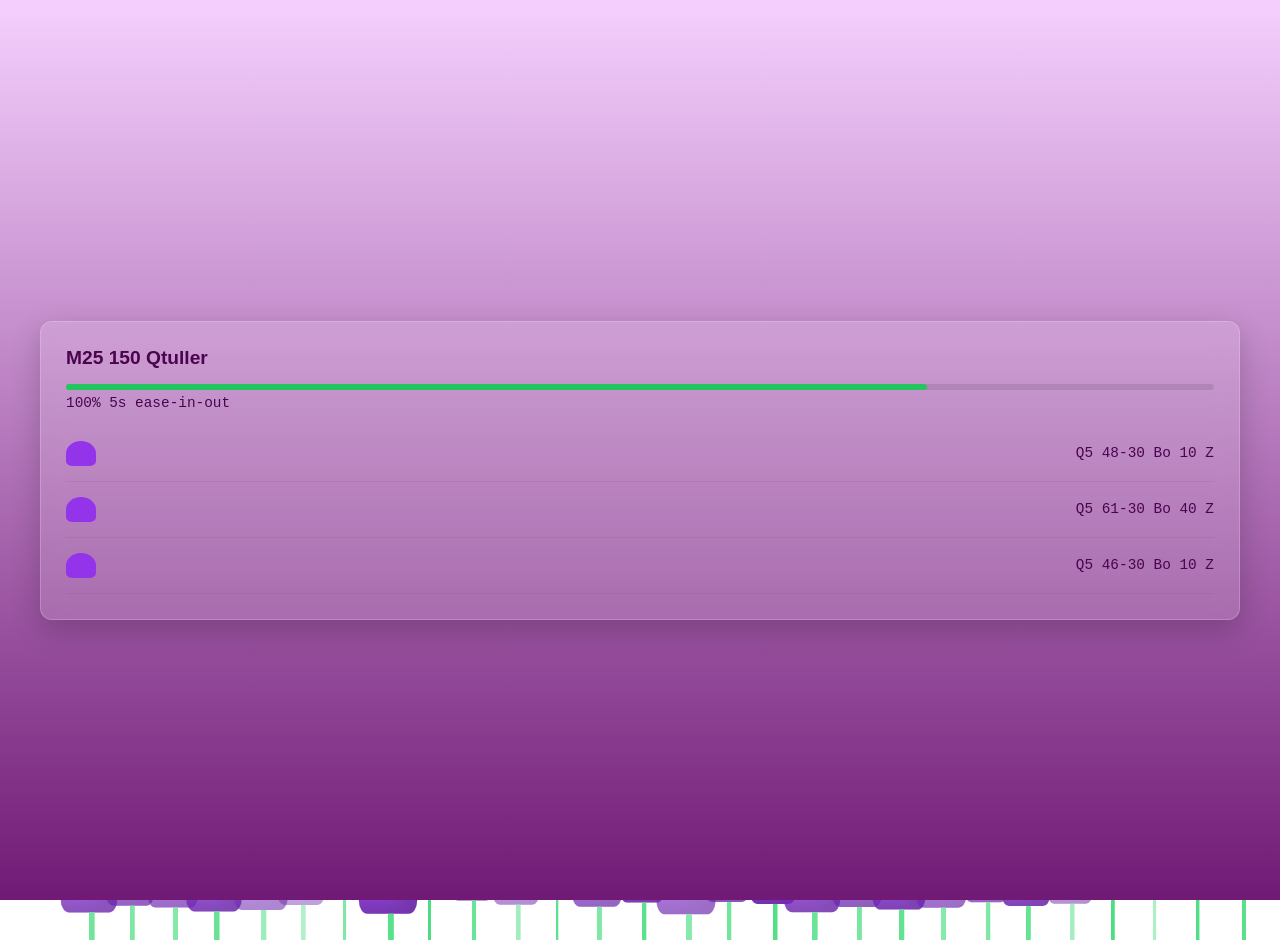
==== bouquet.html @ 0a7c3097 "Add files via upload" ====
<!DOCTYPE html>
<html lang="en">
<head>
    <meta charset="UTF-8">
    <meta name="viewport" content="width=device-width, initial-scale=1.0">
    <style>
        :root {
            --deep-purple: #4a044e;
            --soft-purple: #d8b4fe;
            --tulip-color: #9333ea;
            --stem-green: #4ade80;
        }

        body, html {
            margin: 0;
            padding: 0;
            height: 100%;
            overflow-x: hidden;
            font-family: 'Segoe UI', sans-serif;
            background: linear-gradient(to bottom, #f5d0fe, #701a75);
        }

        /* The Garden Background */
        .garden {
            position: fixed;
            bottom: 0;
            width: 100%;
            height: 100%;
            z-index: -1;
            display: flex;
            align-items: flex-end;
            justify-content: space-around;
            padding: 0 5%;
        }

        .tulip-bg {
            position: relative;
            width: 40px;
            height: 60px;
            background: var(--tulip-color);
            border-radius: 50% 50% 15% 15%;
            box-shadow: inset -10px -10px 15px rgba(0,0,0,0.3);
            animation: sway 4s ease-in-out infinite alternate;
        }

        .tulip-bg::before {
            content: '';
            position: absolute;
            bottom: -150px;
            left: 50%;
            width: 4px;
            height: 150px;
            background: var(--stem-green);
            z-index: -1;
        }

        @keyframes sway {
            from { transform: rotate(-2deg); }
            to { transform: rotate(2deg); }
        }

        /* Overlay Content */
        .content-wrapper {
            position: relative;
            z-index: 10;
            display: flex;
            justify-content: center;
            align-items: center;
            min-height: 100vh;
            padding: 20px;
        }

        .container {
            display: grid;
            grid-template-columns: repeat(auto-fit, minmax(320px, 1fr));
            gap: 25px;
            max-width: 1200px;
            width: 100%;
        }

        .card {
            background: rgba(255, 255, 255, 0.15);
            backdrop-filter: blur(12px);
            -webkit-backdrop-filter: blur(12px);
            border: 1px solid rgba(255, 255, 255, 0.2);
            border-radius: 12px;
            padding: 25px;
            color: var(--deep-purple);
            box-shadow: 0 10px 30px rgba(0,0,0,0.2);
        }

        .card-title { font-weight: bold; font-size: 1.2rem; margin: 0; }
        
        .progress-container { margin: 15px 0; }
        .progress-bar { height: 6px; background: rgba(0,0,0,0.1); border-radius: 3px; }
        .progress-fill { height: 100%; background: #22c55e; border-radius: 3px; }

        .row {
            display: flex;
            align-items: center;
            justify-content: space-between;
            padding: 15px 0;
            border-bottom: 1px solid rgba(0,0,0,0.05);
        }

        .icon-small {
            width: 30px;
            height: 25px;
            background: var(--tulip-color);
            border-radius: 50% 50% 20% 20%;
        }

        .spec-text { font-family: monospace; font-size: 0.9rem; }
    </style>
</head>
<body>

<div class="garden" id="garden"></div>

<div class="content-wrapper">
    <div class="container">
        <div class="card">
            <p class="card-title">M25 150 Qtuller</p>
            <div class="progress-container">
                <div class="progress-bar"><div class="progress-fill" style="width: 75%;"></div></div>
                <div class="spec-text" style="margin-top:5px">100% 5s ease-in-out</div>
            </div>
            <div class="row"><div class="icon-small"></div><div class="spec-text">Q5 48-30 Bo 10 Z</div></div>
            <div class="row"><div class="icon-small"></div><div class="spec-text">Q5 61-30 Bo 40 Z</div></div>
            <div class="row"><div class="icon-small"></div><div class="spec-text">Q5 46-30 Bo 10 Z</div></div>
        </div>
        </div>
</div>

<script>
    // Script to populate the garden with many tulips
    const garden = document.getElementById('garden');
    for (let i = 0; i < 30; i++) {
        const tulip = document.createElement('div');
        tulip.className = 'tulip-bg';
        tulip.style.left = Math.random() * 5 + 'px';
        tulip.style.opacity = 0.4 + Math.random() * 0.6;
        tulip.style.transform = `scale(${0.5 + Math.random()})`;
        tulip.style.animationDelay = Math.random() * 2 + 's';
        garden.appendChild(tulip);
    }
</script>

</body>
</html>
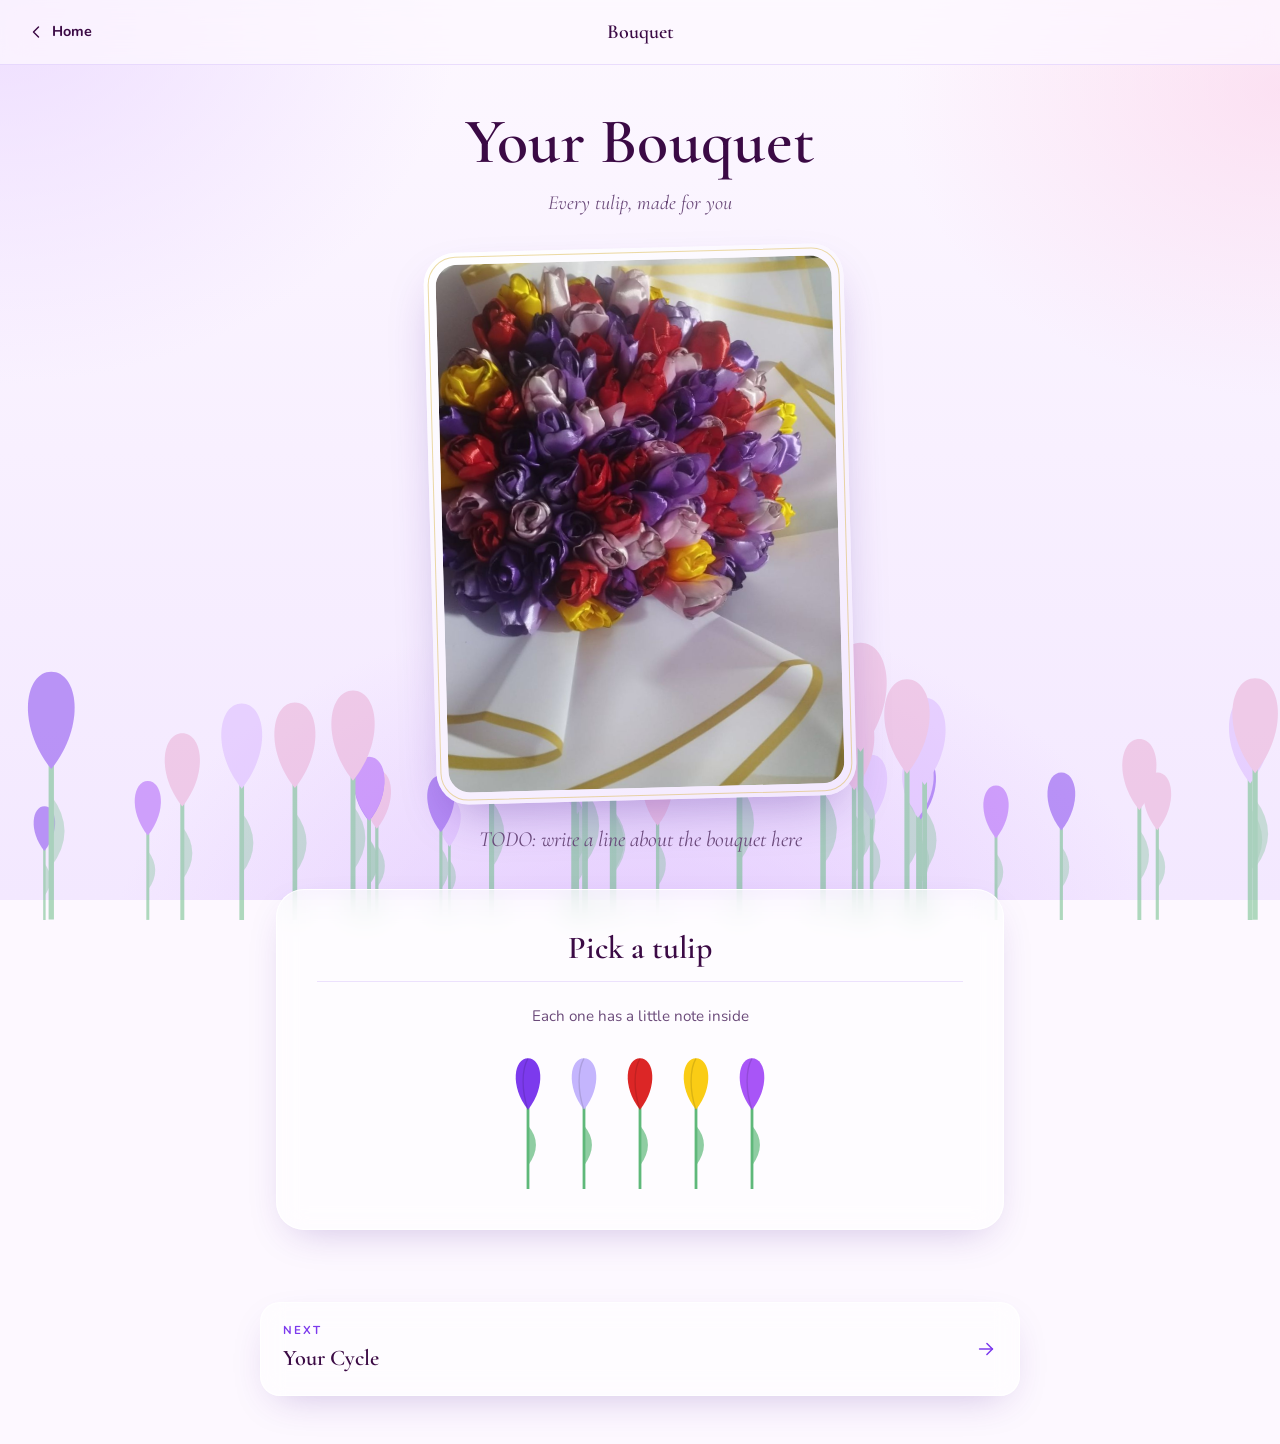
==== commit 424df969: "Bouquet: replace placeholder page with real bouquet photo and tappable tulip notes Notes and the pho" ====
--- a/bouquet.html
+++ b/bouquet.html
@@ -1,150 +1,50 @@
-<!DOCTYPE html>
-<html lang="en">
-<head>
-    <meta charset="UTF-8">
-    <meta name="viewport" content="width=device-width, initial-scale=1.0">
-    <style>
-        :root {
-            --deep-purple: #4a044e;
-            --soft-purple: #d8b4fe;
-            --tulip-color: #9333ea;
-            --stem-green: #4ade80;
-        }
-
-        body, html {
-            margin: 0;
-            padding: 0;
-            height: 100%;
-            overflow-x: hidden;
-            font-family: 'Segoe UI', sans-serif;
-            background: linear-gradient(to bottom, #f5d0fe, #701a75);
-        }
-
-        /* The Garden Background */
-        .garden {
-            position: fixed;
-            bottom: 0;
-            width: 100%;
-            height: 100%;
-            z-index: -1;
-            display: flex;
-            align-items: flex-end;
-            justify-content: space-around;
-            padding: 0 5%;
-        }
-
-        .tulip-bg {
-            position: relative;
-            width: 40px;
-            height: 60px;
-            background: var(--tulip-color);
-            border-radius: 50% 50% 15% 15%;
-            box-shadow: inset -10px -10px 15px rgba(0,0,0,0.3);
-            animation: sway 4s ease-in-out infinite alternate;
-        }
-
-        .tulip-bg::before {
-            content: '';
-            position: absolute;
-            bottom: -150px;
-            left: 50%;
-            width: 4px;
-            height: 150px;
-            background: var(--stem-green);
-            z-index: -1;
-        }
-
-        @keyframes sway {
-            from { transform: rotate(-2deg); }
-            to { transform: rotate(2deg); }
-        }
-
-        /* Overlay Content */
-        .content-wrapper {
-            position: relative;
-            z-index: 10;
-            display: flex;
-            justify-content: center;
-            align-items: center;
-            min-height: 100vh;
-            padding: 20px;
-        }
-
-        .container {
-            display: grid;
-            grid-template-columns: repeat(auto-fit, minmax(320px, 1fr));
-            gap: 25px;
-            max-width: 1200px;
-            width: 100%;
-        }
-
-        .card {
-            background: rgba(255, 255, 255, 0.15);
-            backdrop-filter: blur(12px);
-            -webkit-backdrop-filter: blur(12px);
-            border: 1px solid rgba(255, 255, 255, 0.2);
-            border-radius: 12px;
-            padding: 25px;
-            color: var(--deep-purple);
-            box-shadow: 0 10px 30px rgba(0,0,0,0.2);
-        }
-
-        .card-title { font-weight: bold; font-size: 1.2rem; margin: 0; }
-        
-        .progress-container { margin: 15px 0; }
-        .progress-bar { height: 6px; background: rgba(0,0,0,0.1); border-radius: 3px; }
-        .progress-fill { height: 100%; background: #22c55e; border-radius: 3px; }
-
-        .row {
-            display: flex;
-            align-items: center;
-            justify-content: space-between;
-            padding: 15px 0;
-            border-bottom: 1px solid rgba(0,0,0,0.05);
-        }
-
-        .icon-small {
-            width: 30px;
-            height: 25px;
-            background: var(--tulip-color);
-            border-radius: 50% 50% 20% 20%;
-        }
-
-        .spec-text { font-family: monospace; font-size: 0.9rem; }
-    </style>
-</head>
-<body>
-
-<div class="garden" id="garden"></div>
-
-<div class="content-wrapper">
-    <div class="container">
-        <div class="card">
-            <p class="card-title">M25 150 Qtuller</p>
-            <div class="progress-container">
-                <div class="progress-bar"><div class="progress-fill" style="width: 75%;"></div></div>
-                <div class="spec-text" style="margin-top:5px">100% 5s ease-in-out</div>
-            </div>
-            <div class="row"><div class="icon-small"></div><div class="spec-text">Q5 48-30 Bo 10 Z</div></div>
-            <div class="row"><div class="icon-small"></div><div class="spec-text">Q5 61-30 Bo 40 Z</div></div>
-            <div class="row"><div class="icon-small"></div><div class="spec-text">Q5 46-30 Bo 10 Z</div></div>
-        </div>
-        </div>
-</div>
-
-<script>
-    // Script to populate the garden with many tulips
-    const garden = document.getElementById('garden');
-    for (let i = 0; i < 30; i++) {
-        const tulip = document.createElement('div');
-        tulip.className = 'tulip-bg';
-        tulip.style.left = Math.random() * 5 + 'px';
-        tulip.style.opacity = 0.4 + Math.random() * 0.6;
-        tulip.style.transform = `scale(${0.5 + Math.random()})`;
-        tulip.style.animationDelay = Math.random() * 2 + 's';
-        garden.appendChild(tulip);
-    }
-</script>
-
-</body>
-</html>+<!DOCTYPE html>
+<html lang="en">
+<head>
+    <meta charset="UTF-8">
+    <meta name="viewport" content="width=device-width, initial-scale=1.0, viewport-fit=cover">
+    <title>Your Bouquet | Purple Sanctuary</title>
+    <link rel="preconnect" href="https://fonts.googleapis.com">
+    <link rel="preconnect" href="https://fonts.gstatic.com" crossorigin>
+    <link href="https://fonts.googleapis.com/css2?family=Cormorant+Garamond:ital,wght@0,500;0,600;0,700;1,500&family=Nunito:wght@400;600;700;800&display=swap" rel="stylesheet">
+    <link rel="stylesheet" href="css/base.css">
+    <link rel="stylesheet" href="css/components.css">
+    <link rel="stylesheet" href="css/pages/bouquet.css">
+    <script src="js/common.js" defer></script>
+    <script src="js/pages/bouquet.js" defer></script>
+</head>
+<body data-page="bouquet">
+
+    <main class="container">
+        <header class="page-hero">
+            <h1>Your Bouquet</h1>
+            <div class="subtitle">Every tulip, made for you</div>
+        </header>
+
+        <!-- The real bouquet -->
+        <figure class="bouquet-photo">
+            <div class="bouquet-photo__frame">
+                <img src="assets/images/bouquet.jpg" alt="A bouquet of purple, lilac, red and yellow satin ribbon tulips wrapped in white and gold paper">
+            </div>
+            <figcaption id="photo-caption"></figcaption>
+        </figure>
+
+        <!-- Tap a tulip to read its note (the notes live in js/pages/bouquet.js) -->
+        <section class="glass-card">
+            <h2>Pick a tulip</h2>
+            <p class="card-lead">Each one has a little note inside</p>
+            <div class="tulip-row" id="tulip-row"></div>
+        </section>
+    </main>
+
+    <div class="modal-overlay" id="tulipModal" onclick="closeTulip()">
+        <div class="modal-content" onclick="event.stopPropagation()">
+            <button class="close-btn" onclick="closeTulip()" aria-label="Close">✕</button>
+            <div class="tulip-note" id="tulip-note"></div>
+        </div>
+    </div>
+
+    <div id="tulip-garden" class="garden-container" aria-hidden="true"></div>
+
+</body>
+</html>
--- a/css/base.css
+++ b/css/base.css
@@ -0,0 +1,145 @@
+/* =========================================================
+   OurSanctuary — base styles
+   Colors, fonts and spacing live here as variables ("tokens").
+   Change a value once and every page follows.
+   ========================================================= */
+
+:root {
+  /* Palette — soft & dreamy */
+  --cream: #fdf8ff;
+  --lavender-50: #faf5ff;
+  --lavender-100: #f3e8ff;
+  --lavender-200: #e9d5ff;
+  --lavender-300: #d8b4fe;
+  --purple: #7c3aed;          /* primary */
+  --purple-deep: #5b21b6;
+  --plum: #3b0a45;            /* main text */
+  --plum-soft: #6b4a7a;       /* secondary text */
+  --rose: #db5d93;
+  --rose-soft: #fbcfe8;
+  --leaf: #5fb87a;
+
+  --surface: rgba(255, 255, 255, 0.62);
+  --surface-strong: rgba(255, 255, 255, 0.85);
+  --surface-border: rgba(255, 255, 255, 0.9);
+  --line: rgba(124, 58, 237, 0.14);
+
+  /* Type */
+  --font-display: 'Cormorant Garamond', 'Georgia', 'Times New Roman', serif;
+  --font-body: 'Nunito', 'Segoe UI', system-ui, -apple-system, sans-serif;
+
+  /* Shape & depth */
+  --radius-sm: 12px;
+  --radius: 20px;
+  --radius-lg: 28px;
+  --radius-pill: 999px;
+  --shadow: 0 14px 40px -16px rgba(76, 29, 149, 0.28);
+  --shadow-lift: 0 22px 50px -18px rgba(76, 29, 149, 0.4);
+
+  /* Spacing */
+  --gutter: 16px;
+  --content-width: 760px;
+  --ease: cubic-bezier(0.22, 1, 0.36, 1);
+
+  /* Older names used by page styles — mapped onto the new palette */
+  --primary-purple: var(--purple);
+  --text-main: var(--plum);
+  --text-light: var(--purple-deep);
+  --deep-purple: var(--plum);
+  --soft-purple: var(--lavender-300);
+  --glass: var(--surface);
+  --glass-border: var(--surface-border);
+  --accent-green: var(--leaf);
+}
+
+*, *::before, *::after { box-sizing: border-box; }
+
+html { -webkit-text-size-adjust: 100%; scroll-behavior: smooth; }
+
+body {
+  margin: 0;
+  min-height: 100vh;
+  font-family: var(--font-body);
+  font-size: 1rem;
+  line-height: 1.65;
+  color: var(--plum);
+  background-color: var(--cream);
+  background-image:
+    radial-gradient(60vmax 50vmax at 0% 0%, rgba(233, 213, 255, 0.75), transparent 60%),
+    radial-gradient(50vmax 40vmax at 100% 10%, rgba(251, 207, 232, 0.55), transparent 60%),
+    radial-gradient(70vmax 50vmax at 50% 110%, rgba(216, 180, 254, 0.6), transparent 60%),
+    linear-gradient(180deg, var(--cream), var(--lavender-100));
+  background-attachment: fixed;
+  overflow-x: hidden;
+  -webkit-font-smoothing: antialiased;
+}
+
+img { max-width: 100%; display: block; }
+
+h1, h2, h3 {
+  font-family: var(--font-display);
+  font-weight: 600;
+  line-height: 1.15;
+  color: var(--plum);
+  letter-spacing: 0.005em;
+}
+h1 { font-size: clamp(2.6rem, 8vw, 4rem); margin: 0; }
+h2 { font-size: clamp(1.6rem, 4.5vw, 2rem); margin: 0 0 0.75em; }
+h3 { font-size: 1.35rem; margin: 0 0 0.5em; }
+
+p { margin: 0 0 1em; }
+
+a { color: var(--purple); }
+
+button, input, textarea, select { font: inherit; color: inherit; }
+
+:focus-visible {
+  outline: 2px solid var(--purple);
+  outline-offset: 3px;
+  border-radius: 6px;
+}
+
+::selection { background: var(--lavender-300); color: var(--plum); }
+
+/* Layout */
+.container {
+  width: 100%;
+  max-width: var(--content-width);
+  margin: 0 auto;
+  padding: 0 var(--gutter) 24px;
+}
+
+.container.wide { max-width: 1040px; }
+
+.page-hero {
+  text-align: center;
+  padding: 40px var(--gutter) 28px;
+}
+.page-hero .eyebrow {
+  font-size: 0.78rem;
+  letter-spacing: 0.22em;
+  text-transform: uppercase;
+  color: var(--purple);
+  font-weight: 700;
+  margin-bottom: 10px;
+}
+.page-hero .subtitle,
+.subtitle {
+  font-family: var(--font-display);
+  font-style: italic;
+  font-size: 1.25rem;
+  color: var(--plum-soft);
+  margin-top: 8px;
+}
+
+.muted { color: var(--plum-soft); font-size: 0.9rem; }
+
+/* Respect people who prefer less motion */
+@media (prefers-reduced-motion: reduce) {
+  *, *::before, *::after {
+    animation-duration: 0.001ms !important;
+    animation-iteration-count: 1 !important;
+    transition-duration: 0.001ms !important;
+    scroll-behavior: auto !important;
+  }
+}
--- a/css/components.css
+++ b/css/components.css
@@ -0,0 +1,303 @@
+/* =========================================================
+   OurSanctuary — shared components
+   Top bar, cards, buttons, inputs, modal, toasts, home hub.
+   ========================================================= */
+
+/* ---------- Top bar (every page except home) ---------- */
+.topbar {
+  position: sticky;
+  top: 0;
+  z-index: 1000;
+  display: grid;
+  grid-template-columns: 1fr auto 1fr;
+  align-items: center;
+  gap: 8px;
+  padding: 10px var(--gutter);
+  padding-top: max(10px, env(safe-area-inset-top));
+  background: rgba(253, 248, 255, 0.72);
+  backdrop-filter: blur(14px) saturate(1.4);
+  -webkit-backdrop-filter: blur(14px) saturate(1.4);
+  border-bottom: 1px solid var(--line);
+}
+.topbar__home {
+  justify-self: start;
+  display: inline-flex;
+  align-items: center;
+  gap: 6px;
+  min-height: 44px;
+  padding: 0 14px 0 10px;
+  border-radius: var(--radius-pill);
+  color: var(--plum);
+  text-decoration: none;
+  font-weight: 700;
+  font-size: 0.9rem;
+  transition: background 0.25s var(--ease);
+}
+.topbar__home:hover { background: var(--lavender-100); }
+.topbar__home svg { width: 20px; height: 20px; }
+.topbar__title {
+  font-family: var(--font-display);
+  font-size: 1.25rem;
+  font-weight: 600;
+  white-space: nowrap;
+}
+
+/* ---------- "Next page" link at the bottom of each page ---------- */
+.next-page {
+  display: flex;
+  align-items: center;
+  justify-content: space-between;
+  gap: 16px;
+  max-width: var(--content-width);
+  margin: 24px auto 48px;
+  width: calc(100% - 2 * var(--gutter));
+  padding: 18px 22px;
+  border-radius: var(--radius);
+  background: var(--surface);
+  border: 1px solid var(--surface-border);
+  box-shadow: var(--shadow);
+  color: var(--plum);
+  text-decoration: none;
+  backdrop-filter: blur(12px);
+  -webkit-backdrop-filter: blur(12px);
+  transition: transform 0.3s var(--ease), box-shadow 0.3s var(--ease);
+  position: relative;
+  z-index: 5;
+}
+.next-page:hover { transform: translateY(-3px); box-shadow: var(--shadow-lift); }
+.next-page small {
+  display: block;
+  font-size: 0.72rem;
+  letter-spacing: 0.18em;
+  text-transform: uppercase;
+  color: var(--purple);
+  font-weight: 700;
+}
+.next-page strong { font-family: var(--font-display); font-size: 1.4rem; font-weight: 600; }
+.next-page svg { width: 22px; height: 22px; flex-shrink: 0; color: var(--purple); }
+
+/* ---------- Glass card ---------- */
+.glass-card {
+  background: var(--surface);
+  backdrop-filter: blur(14px);
+  -webkit-backdrop-filter: blur(14px);
+  border: 1px solid var(--surface-border);
+  border-radius: var(--radius-lg);
+  padding: clamp(22px, 5vw, 40px);
+  margin-bottom: 24px;
+  box-shadow: var(--shadow);
+  text-align: center;
+}
+.glass-card h2 {
+  padding-bottom: 14px;
+  border-bottom: 1px solid var(--line);
+  margin-bottom: 22px;
+}
+
+/* Gentle reveal on scroll (added by common.js) */
+.reveal { opacity: 0; transform: translateY(24px); transition: opacity 0.7s var(--ease), transform 0.7s var(--ease); }
+.reveal.visible { opacity: 1; transform: none; }
+
+/* ---------- Buttons & inputs ---------- */
+.btn {
+  display: inline-flex;
+  align-items: center;
+  justify-content: center;
+  gap: 8px;
+  min-height: 44px;
+  padding: 10px 26px;
+  border: none;
+  border-radius: var(--radius-pill);
+  background: linear-gradient(135deg, var(--purple), var(--purple-deep));
+  color: #fff;
+  font-weight: 700;
+  letter-spacing: 0.02em;
+  cursor: pointer;
+  box-shadow: 0 8px 20px -8px rgba(124, 58, 237, 0.6);
+  transition: transform 0.25s var(--ease), box-shadow 0.25s var(--ease), filter 0.25s;
+  text-decoration: none;
+}
+.btn:hover { transform: translateY(-2px); box-shadow: 0 12px 26px -10px rgba(124, 58, 237, 0.7); }
+.btn:active { transform: translateY(0) scale(0.98); }
+.btn-outline {
+  background: transparent;
+  color: var(--purple-deep);
+  border: 1.5px solid var(--purple);
+  box-shadow: none;
+}
+.btn-outline:hover { background: var(--lavender-100); box-shadow: none; }
+
+.input {
+  width: 100%;
+  min-height: 46px;
+  padding: 12px 18px;
+  border-radius: var(--radius-sm);
+  border: 1.5px solid var(--lavender-200);
+  background: var(--surface-strong);
+  color: var(--plum);
+  outline: none;
+  transition: border-color 0.25s, box-shadow 0.25s;
+}
+.input:focus { border-color: var(--purple); box-shadow: 0 0 0 4px rgba(124, 58, 237, 0.12); }
+
+/* ---------- Modal (shared look) ---------- */
+.modal-overlay {
+  position: fixed;
+  inset: 0;
+  z-index: 5000;
+  display: none;
+  align-items: center;
+  justify-content: center;
+  padding: var(--gutter);
+  background: rgba(59, 10, 69, 0.35);
+  backdrop-filter: blur(6px);
+  -webkit-backdrop-filter: blur(6px);
+}
+.modal-overlay.active,
+.modal-overlay.show,
+.modal-overlay[style*="flex"] { display: flex; }
+.modal-content {
+  position: relative;
+  width: 100%;
+  max-width: 480px;
+  max-height: 85vh;
+  overflow-y: auto;
+  background: var(--cream);
+  border-radius: var(--radius-lg);
+  padding: 32px 26px 26px;
+  box-shadow: 0 30px 80px -20px rgba(59, 10, 69, 0.5);
+  color: var(--plum);
+  animation: modal-in 0.35s var(--ease);
+}
+.modal-content h2 {
+  font-size: 1.6rem;
+  border-bottom: 1px solid var(--line);
+  padding-bottom: 10px;
+  margin-top: 0;
+}
+.close-btn {
+  /* stays in view while a long letter scrolls */
+  position: sticky;
+  top: 0;
+  float: right;
+  margin: -22px -12px 0 8px;
+  width: 40px;
+  height: 40px;
+  display: grid;
+  place-items: center;
+  border-radius: 50%;
+  border: none;
+  background: var(--lavender-100);
+  color: var(--plum);
+  font-size: 1rem;
+  cursor: pointer;
+  transition: background 0.2s;
+}
+.close-btn:hover { background: var(--lavender-200); }
+@keyframes modal-in { from { opacity: 0; transform: translateY(16px) scale(0.98); } to { opacity: 1; transform: none; } }
+
+/* ---------- Toast notifications ---------- */
+#notification-container {
+  position: fixed;
+  top: max(14px, env(safe-area-inset-top));
+  left: 50%;
+  transform: translateX(-50%);
+  width: calc(100% - 2 * var(--gutter));
+  max-width: 400px;
+  z-index: 10000;
+  display: flex;
+  flex-direction: column;
+  gap: 10px;
+  pointer-events: none;
+}
+.notification {
+  display: flex;
+  align-items: flex-start;
+  gap: 14px;
+  padding: 14px 16px;
+  background: rgba(255, 255, 255, 0.92);
+  backdrop-filter: blur(16px);
+  -webkit-backdrop-filter: blur(16px);
+  border: 1px solid var(--lavender-200);
+  border-radius: var(--radius);
+  box-shadow: var(--shadow-lift);
+  pointer-events: auto;
+  transform: translateY(-140%);
+  opacity: 0;
+  transition: transform 0.5s var(--ease), opacity 0.4s ease;
+}
+.notification.show { transform: none; opacity: 1; }
+.notification-icon { font-size: 1.8rem; line-height: 1; }
+.notification-content { flex: 1; text-align: left; }
+.notification-title { font-family: var(--font-display); font-weight: 700; font-size: 1.2rem; color: var(--purple-deep); }
+.notification-message { font-size: 0.95rem; color: var(--plum); line-height: 1.45; }
+.notification-close {
+  width: 32px; height: 32px;
+  border: none; background: none; border-radius: 50%;
+  color: var(--plum-soft); cursor: pointer; font-size: 0.9rem;
+}
+.notification-close:hover { background: var(--lavender-100); }
+
+/* ---------- Home hub ---------- */
+.hub {
+  display: grid;
+  grid-template-columns: repeat(2, minmax(0, 1fr));
+  gap: 12px;
+  margin: 8px 0 40px;
+}
+/* 9 cards: let the last one stretch on phones so the grid ends evenly */
+.hub-card:last-child:nth-child(odd) { grid-column: span 2; }
+@media (min-width: 640px) { .hub-card:last-child:nth-child(odd) { grid-column: auto; } .hub { grid-template-columns: repeat(3, minmax(0, 1fr)); gap: 16px; } }
+.hub-card {
+  position: relative;
+  display: flex;
+  flex-direction: column;
+  gap: 6px;
+  min-height: 132px;
+  padding: 18px 16px 16px;
+  border-radius: var(--radius);
+  background: var(--surface);
+  border: 1px solid var(--surface-border);
+  box-shadow: var(--shadow);
+  color: var(--plum);
+  text-decoration: none;
+  backdrop-filter: blur(12px);
+  -webkit-backdrop-filter: blur(12px);
+  transition: transform 0.35s var(--ease), box-shadow 0.35s var(--ease), background 0.35s;
+}
+.hub-card:hover { transform: translateY(-4px); box-shadow: var(--shadow-lift); background: var(--surface-strong); }
+.hub-card__icon {
+  width: 42px; height: 42px;
+  display: grid; place-items: center;
+  border-radius: 14px;
+  background: linear-gradient(135deg, var(--lavender-100), var(--rose-soft));
+  color: var(--purple-deep);
+  margin-bottom: 6px;
+}
+.hub-card__icon svg { width: 22px; height: 22px; }
+.hub-card__title { font-family: var(--font-display); font-size: 1.35rem; font-weight: 600; line-height: 1.1; }
+.hub-card__desc { font-size: 0.82rem; color: var(--plum-soft); line-height: 1.4; }
+
+/* Section label (e.g. "Explore our sanctuary") */
+.section-label {
+  display: flex;
+  align-items: center;
+  gap: 12px;
+  font-size: 0.75rem;
+  letter-spacing: 0.22em;
+  text-transform: uppercase;
+  color: var(--purple);
+  font-weight: 700;
+  margin: 8px 0 14px;
+}
+.section-label::after { content: ''; flex: 1; height: 1px; background: var(--line); }
+
+/* ---------- Swaying tulips along the bottom (built by common.js) ---------- */
+.garden-container {
+  position: fixed;
+  bottom: 0; left: 0; width: 100%; height: 40vh;
+  z-index: -1;
+  pointer-events: none;
+  opacity: 0.5;
+}
+@keyframes sway { 0%, 100% { transform: rotate(-2deg); } 50% { transform: rotate(2deg); } }
--- a/css/pages/bouquet.css
+++ b/css/pages/bouquet.css
@@ -0,0 +1,73 @@
+/* bouquet.html — the real bouquet + tappable tulips */
+
+.card-lead { color: var(--plum-soft); font-size: 0.95rem; margin-bottom: 8px; }
+
+/* Photo of the real bouquet */
+.bouquet-photo { margin: 0 auto 32px; max-width: 420px; text-align: center; }
+.bouquet-photo__frame {
+  position: relative;
+  padding: 12px;
+  border-radius: 32px;
+  background: linear-gradient(145deg, #fff, var(--lavender-100));
+  box-shadow: var(--shadow-lift);
+  transform: rotate(-1.5deg);
+  animation: float 7s ease-in-out infinite;
+}
+.bouquet-photo__frame::after {
+  /* soft gold ribbon corner, echoing the wrapping paper */
+  content: '';
+  position: absolute;
+  inset: 4px;
+  border-radius: 28px;
+  border: 1.5px solid rgba(212, 175, 55, 0.45);
+  pointer-events: none;
+}
+.bouquet-photo img {
+  width: 100%;
+  aspect-ratio: 3 / 4;
+  object-fit: cover;
+  border-radius: 22px;
+}
+.bouquet-photo figcaption {
+  margin-top: 22px;
+  font-family: var(--font-display);
+  font-style: italic;
+  font-size: 1.35rem;
+  color: var(--plum-soft);
+}
+@keyframes float { 50% { transform: rotate(-0.5deg) translateY(-6px); } }
+
+/* Tappable tulips */
+.tulip-row {
+  display: flex;
+  flex-wrap: wrap;
+  justify-content: center;
+  align-items: flex-end;
+  gap: 4px 6px;
+  padding-top: 12px;
+}
+.tulip {
+  width: 50px;
+  height: 140px;
+  padding: 0;
+  border: none;
+  background: none;
+  cursor: pointer;
+  transform-origin: bottom center;
+  animation: sway 4.5s ease-in-out var(--delay, 0s) infinite;
+  transition: filter 0.3s;
+}
+.tulip svg { width: 100%; height: 100%; overflow: visible; transition: transform 0.35s var(--ease); }
+.tulip:hover svg, .tulip:focus-visible svg { transform: translateY(-8px) scale(1.06); }
+.tulip:active svg { transform: scale(0.95); }
+.tulip.read { filter: saturate(0.7) opacity(0.75); }
+.tulip:focus-visible { outline: none; }
+.tulip:focus-visible svg { filter: drop-shadow(0 0 6px var(--purple)); }
+
+/* The note */
+.modal-overlay { opacity: 0; transition: opacity 0.3s ease; }
+.modal-overlay.active { opacity: 1; }
+.modal-content { max-width: 420px; text-align: center; background: #fffdf8; transform: scale(0.94); transition: transform 0.3s var(--ease); }
+.modal-overlay.active .modal-content { transform: none; }
+.tulip-note h2 { color: var(--purple-deep); }
+.tulip-note p { font-family: var(--font-display); font-style: italic; font-size: 1.3rem; line-height: 1.6; margin: 0; }
